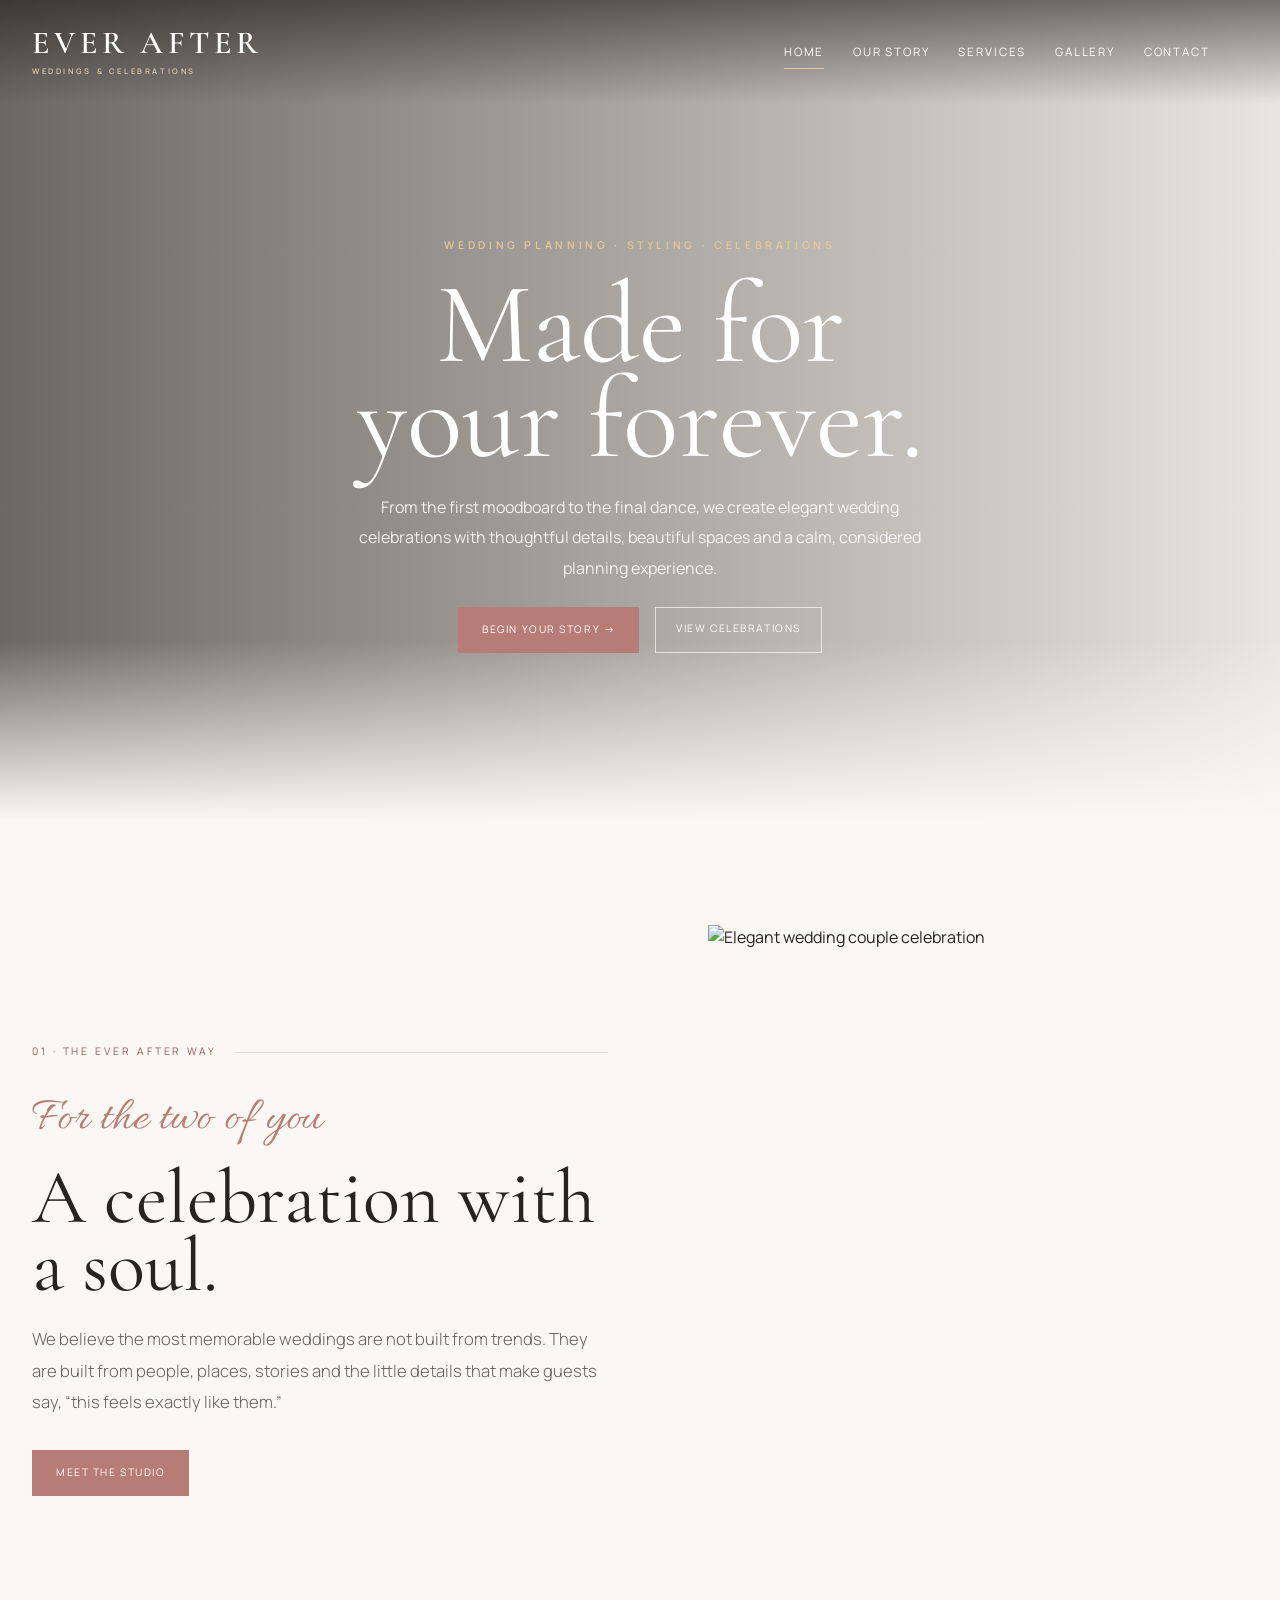
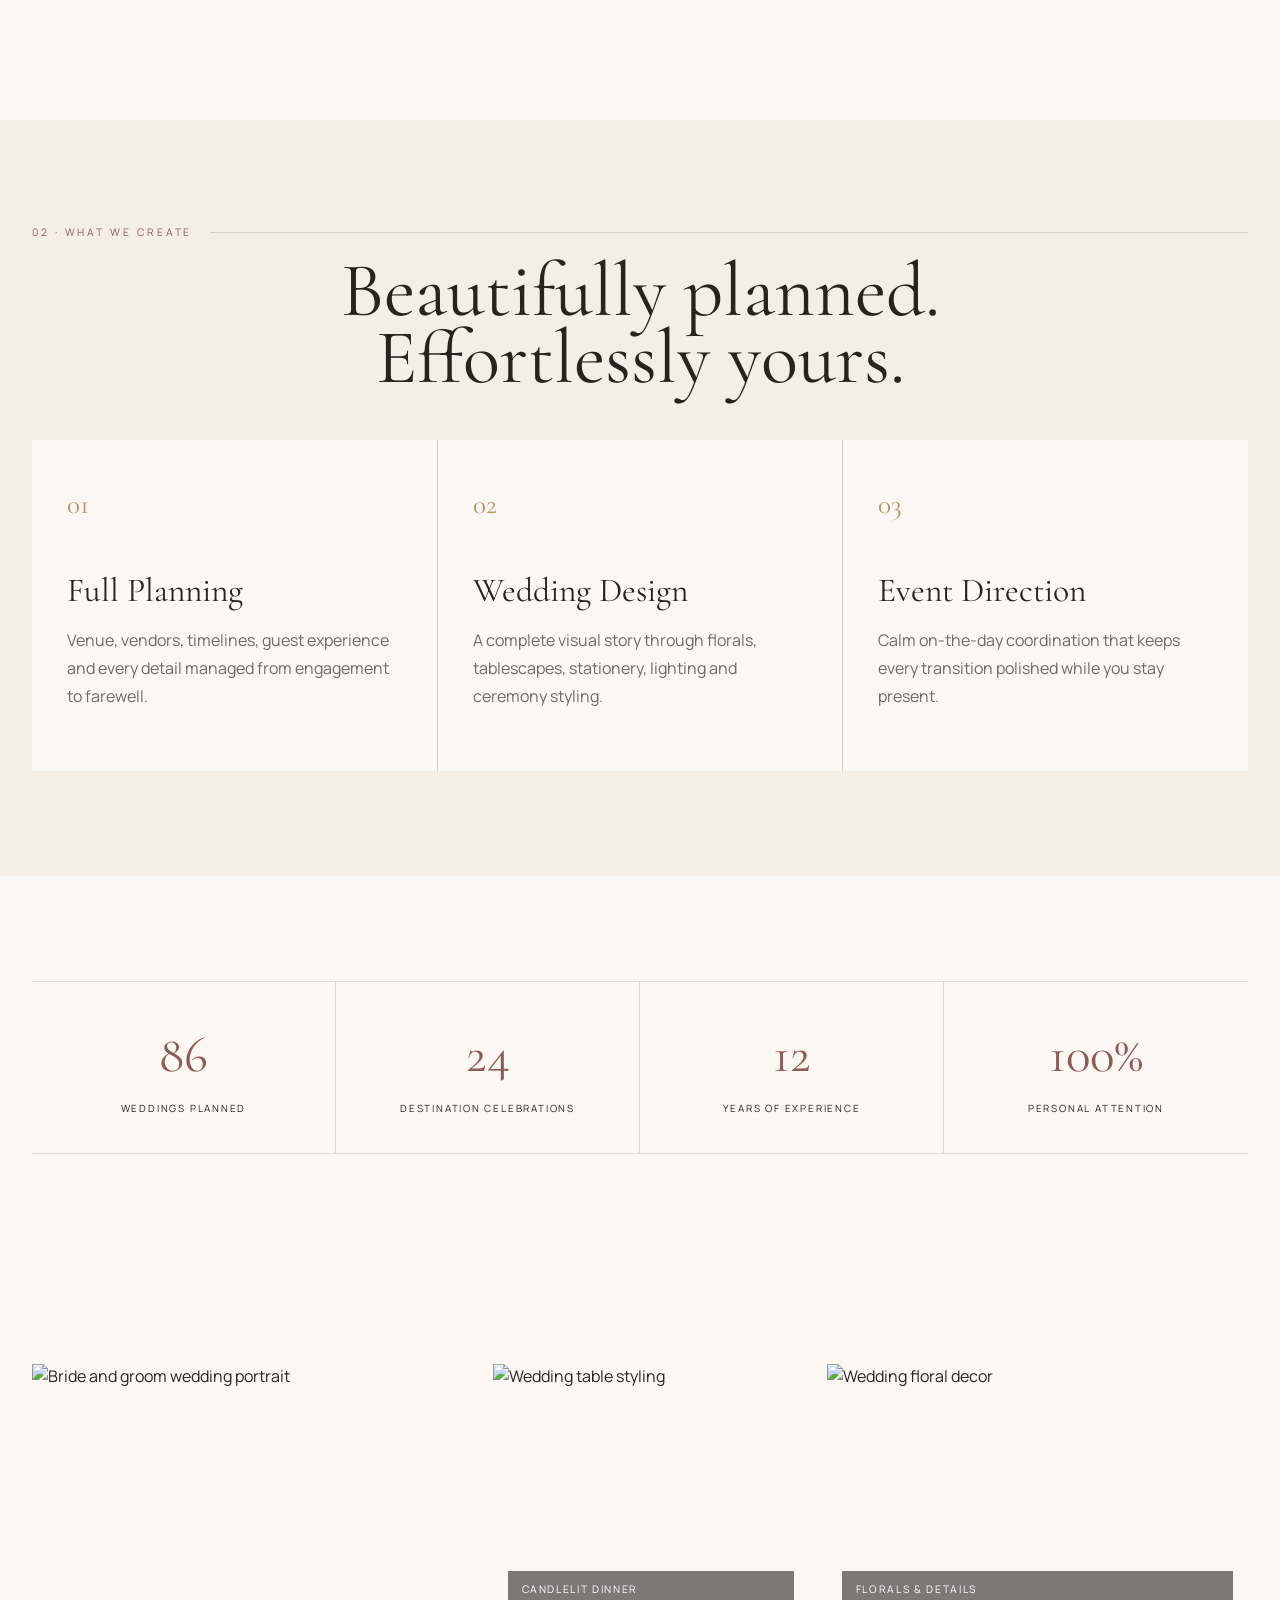
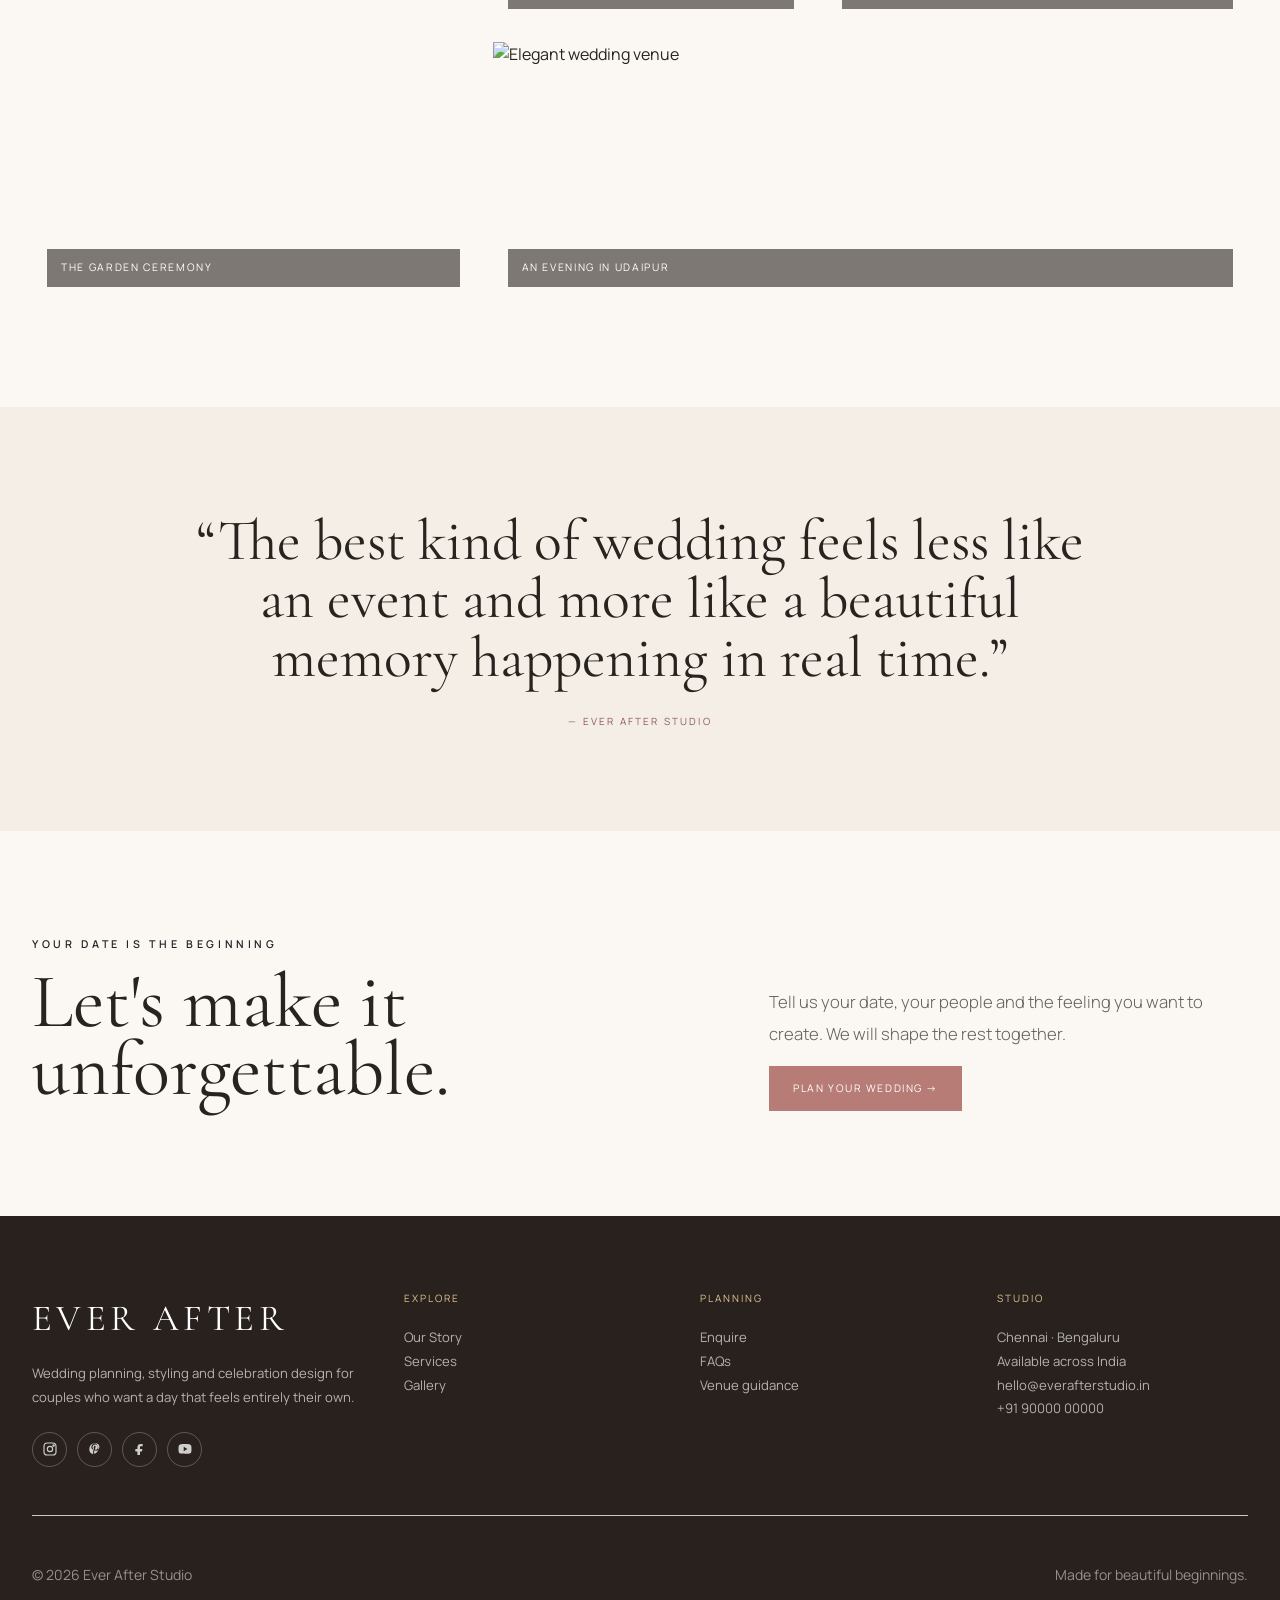
==== index.html @ dfcfaeea "first commit" ====
<!doctype html><html lang="en"><head><meta charset="utf-8"><meta name="viewport" content="width=device-width, initial-scale=1"><title>Ever After | Luxury Wedding Planning & Marriage Events</title><meta name="description" content="Elegant wedding planning, styling and marriage event services for memorable celebrations."><meta name="keywords" content="wedding planner, wedding events, marriage event planner, wedding decor, wedding photography, wedding celebration"><link rel="icon" href="favicon.svg" type="image/svg+xml"><link rel="preconnect" href="https://fonts.googleapis.com"><link rel="preconnect" href="https://fonts.gstatic.com" crossorigin><link href="https://fonts.googleapis.com/css2?family=Allura&family=Cormorant+Garamond:wght@300;400;500;600&family=Manrope:wght@400;500;600;700&display=swap" rel="stylesheet"><link href="https://cdn.jsdelivr.net/npm/bootstrap@5.3.3/dist/css/bootstrap.min.css" rel="stylesheet"><link rel="stylesheet" href="assets/css/style.css"></head><body><nav class="navbar navbar-expand-lg"><div class="container"><a class="navbar-brand brand" href="index.html">EVER AFTER<small>WEDDINGS & CELEBRATIONS</small></a><button class="navbar-toggler" type="button" data-bs-toggle="collapse" data-bs-target="#mainNav" aria-controls="mainNav" aria-expanded="false"><span class="navbar-toggler-icon"></span></button><div class="collapse navbar-collapse justify-content-end" id="mainNav"><ul class="navbar-nav align-items-lg-center me-lg-4"><li class="nav-item"><a class="nav-link active" href="index.html">Home</a></li><li class="nav-item"><a class="nav-link " href="story.html">Our Story</a></li><li class="nav-item"><a class="nav-link " href="services.html">Services</a></li><li class="nav-item"><a class="nav-link " href="gallery.html">Gallery</a></li><li class="nav-item"><a class="nav-link " href="contact.html">Contact</a></li></ul></div></div></nav><header class="hero"><div class="container hero-content text-center"><div class="eyebrow">Wedding planning · styling · celebrations</div><h1>Made for<br>your forever.</h1><p>From the first moodboard to the final dance, we create elegant wedding celebrations with thoughtful details, beautiful spaces and a calm, considered planning experience.</p><div class="d-flex flex-wrap gap-3 mt-4 justify-content-center"><a class="btn-wedding" href="contact.html">Begin Your Story →</a><a class="btn-lightline" href="gallery.html">View Celebrations</a></div></div></header>
<section class="section"><div class="container"><div class="story-grid"><div class="story-copy reveal"><div class="rule-title">01 · The Ever After way</div><div class="script mt-4">For the two of you</div><h2 class="display mt-2">A celebration with a soul.</h2><p class="lead mt-4">We believe the most memorable weddings are not built from trends. They are built from people, places, stories and the little details that make guests say, “this feels exactly like them.”</p><a class="btn-wedding mt-3" href="story.html">Meet the Studio</a></div><img class="story-image reveal" src="https://images.unsplash.com/photo-1511285560929-80b456fea0bc?auto=format&fit=crop&w=1400&q=90" alt="Elegant wedding couple celebration"></div></div></section>
<section class="section paper"><div class="container"><div class="text-center mb-5 reveal"><div class="rule-title justify-content-center">02 · What we create</div><h2 class="display mt-3">Beautifully planned.<br>Effortlessly yours.</h2></div><div class="services-grid"><div class="service reveal"><div class="service-no">01</div><h3>Full Planning</h3><p>Venue, vendors, timelines, guest experience and every detail managed from engagement to farewell.</p></div><div class="service reveal"><div class="service-no">02</div><h3>Wedding Design</h3><p>A complete visual story through florals, tablescapes, stationery, lighting and ceremony styling.</p></div><div class="service reveal"><div class="service-no">03</div><h3>Event Direction</h3><p>Calm on-the-day coordination that keeps every transition polished while you stay present.</p></div></div></div></section>
<section class="section"><div class="container"><div class="stats reveal"><div class="stat"><strong>86</strong><span>Weddings planned</span></div><div class="stat"><strong>24</strong><span>Destination celebrations</span></div><div class="stat"><strong>12</strong><span>Years of experience</span></div><div class="stat"><strong>100%</strong><span>Personal attention</span></div></div></div></section>
<section class="section"><div class="container"><div class="gallery-grid"><div class="gallery-item reveal"><img src="https://images.unsplash.com/photo-1519741497674-611481863552?auto=format&fit=crop&w=1200&q=88" alt="Bride and groom wedding portrait"><div class="gallery-overlay">The Garden Ceremony</div></div><div class="gallery-item reveal"><img src="https://images.unsplash.com/photo-1519225421980-715cb0215aed?auto=format&fit=crop&w=900&q=88" alt="Wedding table styling"><div class="gallery-overlay">Candlelit Dinner</div></div><div class="gallery-item reveal"><img src="https://images.unsplash.com/photo-1464366400600-7168b8af9bc3?auto=format&fit=crop&w=900&q=88" alt="Wedding floral decor"><div class="gallery-overlay">Florals & Details</div></div><div class="gallery-item reveal"><img src="https://images.unsplash.com/photo-1507504031003-b417219a0fde?auto=format&fit=crop&w=1300&q=88" alt="Elegant wedding venue"><div class="gallery-overlay">An Evening in Udaipur</div></div></div></div></section>
<section class="section paper"><div class="container"><div class="quote reveal">“The best kind of wedding feels less like an event and more like a beautiful memory happening in real time.”<small>— Ever After Studio</small></div></div></section>
<section class="section"><div class="container"><div class="row align-items-end g-5 reveal"><div class="col-lg-7"><div class="eyebrow text-dark">Your date is the beginning</div><h2 class="display mt-3">Let's make it unforgettable.</h2></div><div class="col-lg-5"><p class="lead">Tell us your date, your people and the feeling you want to create. We will shape the rest together.</p><a class="btn-wedding" href="contact.html">Plan Your Wedding →</a></div></div></div></section><footer class="footer"><div class="container"><div class="footer-grid"><div><div class="footer-brand">EVER AFTER</div><p class="mt-3">Wedding planning, styling and celebration design for couples who want a day that feels entirely their own.</p><div class="socials" aria-label="Social media">
<a href="#" aria-label="Instagram" title="Instagram"><svg viewBox="0 0 24 24" aria-hidden="true"><rect x="3" y="3" width="18" height="18" rx="5"></rect><circle cx="12" cy="12" r="4"></circle><circle cx="17.4" cy="6.6" r="1"></circle></svg></a>
<a href="#" aria-label="Pinterest" title="Pinterest"><svg viewBox="0 0 24 24" aria-hidden="true"><path d="M12 3.5a8.5 8.5 0 0 0-3.1 16.42c-.08-1.4-.01-3.07.35-4.5l1.1-4.66s-.28-.56-.28-1.39c0-1.3.75-2.27 1.68-2.27.79 0 1.17.59 1.17 1.3 0 .79-.5 1.97-.76 3.06-.22.92.46 1.67 1.37 1.67 1.65 0 2.76-1.74 2.76-4.25 0-2.22-1.6-3.77-3.88-3.77-2.64 0-4.19 1.98-4.19 4.02 0 .8.31 1.66.69 2.13.08.1.09.19.07.29l-.26 1.07c-.04.17-.14.21-.32.13-1.19-.55-1.93-2.28-1.93-3.68 0-3 2.18-5.76 6.28-5.76 3.3 0 5.86 2.35 5.86 5.49 0 3.28-2.07 5.92-4.94 5.92-0.96 0-1.87-.5-2.18-1.09l-.59 2.25c-.21.82-.77 1.84-1.15 2.46.86.26 1.76.4 2.69.4A8.5 8.5 0 0 0 12 3.5Z"></path></svg></a>
<a href="#" aria-label="Facebook" title="Facebook"><svg viewBox="0 0 24 24" aria-hidden="true"><path d="M14 8h2V4.5c-.35-.05-1.55-.15-2.95-.15-2.92 0-4.92 1.78-4.92 5.05V12H5v3.9h3.13V21h3.84v-5.1H15l.46-3.9h-3.49V9.65c0-1.13.3-1.65 2.03-1.65Z"></path></svg></a>
<a href="#" aria-label="YouTube" title="YouTube"><svg viewBox="0 0 24 24" aria-hidden="true"><path d="M21.3 7.05a2.8 2.8 0 0 0-1.97-1.98C17.59 4.6 12 4.6 12 4.6s-5.59 0-7.33.47A2.8 2.8 0 0 0 2.7 7.05C2.23 8.79 2.23 12 2.23 12s0 3.21.47 4.95a2.8 2.8 0 0 0 1.97 1.98c1.74.47 7.33.47 7.33.47s5.59 0 7.33-.47a2.8 2.8 0 0 0 1.97-1.98c.47-1.74.47-4.95.47-4.95s0-3.21-.47-4.95ZM10.1 15.2V8.8l5.5 3.2-5.5 3.2Z"></path></svg></a>
</div></div><div><div class="footer-title">Explore</div><p><a href="story.html">Our Story</a><br><a href="services.html">Services</a><br><a href="gallery.html">Gallery</a></p></div><div><div class="footer-title">Planning</div><p><a href="contact.html">Enquire</a><br><a href="contact.html#faq">FAQs</a><br><a href="contact.html#venue">Venue guidance</a></p></div><div><div class="footer-title">Studio</div><p>Chennai · Bengaluru<br>Available across India<br>hello@everafterstudio.in<br>+91 90000 00000</p></div></div><div class="pt-5 mt-5 border-top border-secondary-subtle d-flex justify-content-between small text-white-50"><span>© <span data-year></span> Ever After Studio</span><span>Made for beautiful beginnings.</span></div></div></footer>
<button class="scroll-top" type="button" aria-label="Scroll to top" title="Back to top">
<svg viewBox="0 0 24 24" aria-hidden="true"><path d="m6 14 6-6 6 6"></path></svg>
</button><script src="https://cdn.jsdelivr.net/npm/bootstrap@5.3.3/dist/js/bootstrap.bundle.min.js"></script><script src="assets/js/main.js"></script></body></html>
---- assets/css/style.css ----
:root {
  --ivory: #fbf8f3;
  --paper: #f4eee7;
  --ink: #28231f;
  --rose: #b77c76;
  --rose-dark: #8d5b57;
  --gold: #b49360;
  --line: rgba(40, 35, 31, .15);
  --white: #fff;
  --serif: "Cormorant Garamond", Georgia, serif;
  --sans: "Manrope", Arial, sans-serif;
}

* {
  box-sizing: border-box
}

html {
  scroll-behavior: smooth
}

body {
  margin: 0;
  background: var(--ivory);
  color: var(--ink);
  font-family: var(--sans);
  overflow-x: hidden
}

img {
  max-width: 100%;
  display: block
}

a {
  text-decoration: none;
  color: inherit
}

.section {
  padding: 105px 0
}

.paper {
  background: var(--paper)
}

.container {
  max-width: 1240px
}

.navbar {
  position: absolute;
  top: 0;
  left: 0;
  right: 0;
  z-index: 50;
  padding: 25px 0;
  background: linear-gradient(to bottom, rgba(22, 18, 16, .55), transparent);
  transition: .35s
}

.navbar.scrolled {
  position: fixed;
  background: rgba(35, 28, 25, .96);
  padding: 15px 0;
  box-shadow: 0 8px 30px rgba(0, 0, 0, .12)
}

.brand {
  font-family: var(--serif);
  font-size: 2rem;
  letter-spacing: .14em;
  color: #fff;
  font-weight: 600;
  line-height: .8
}

.brand small {
  display: block;
  font-family: var(--sans);
  font-size: .48rem;
  letter-spacing: .34em;
  color: #e6c99d;
  margin-top: 12px
}

.nav-link {
  font-size: .72rem;
  letter-spacing: .16em;
  text-transform: uppercase;
  color: #fff !important;
  padding: .7rem .9rem !important;
  position: relative
}

.nav-link:after {
  content: "";
  position: absolute;
  left: 50%;
  bottom: 3px;
  width: 0;
  height: 1px;
  background: #e6c99d;
  transition: .3s;
  transform: translateX(-50%)
}

.nav-link:hover:after,
.nav-link.active:after {
  width: 58%
}

.navbar-toggler {
  border: 1px solid rgba(255, 255, 255, .55) !important;
  padding: 8px 10px
}

.navbar-toggler-icon {
  filter: invert(1)
}

.btn-wedding {
  display: inline-flex;
  align-items: center;
  justify-content: center;
  gap: 9px;
  background: var(--rose);
  color: #fff;
  border: 1px solid var(--rose);
  padding: 14px 23px;
  text-transform: uppercase;
  letter-spacing: .15em;
  font-size: .65rem;
  transition: .3s
}

.btn-wedding:hover {
  background: transparent;
  color: var(--rose);
  border-color: var(--rose)
}

.btn-lightline {
  display: inline-flex;
  padding: 13px 20px;
  border: 1px solid rgba(255, 255, 255, .65);
  color: #fff;
  text-transform: uppercase;
  letter-spacing: .15em;
  font-size: .65rem
}

.hero {
  min-height: 820px;
  position: relative;
  background: linear-gradient(90deg, rgba(20, 14, 13, .62), rgba(20, 14, 13, .08)), url("https://images.unsplash.com/photo-1519741497674-611481863552?auto=format&fit=crop&w=2200&q=90") center/cover;
  display: flex;
  align-items: center;
  color: #fff
}

.hero:after {
  content: "";
  position: absolute;
  inset: auto 0 0;
  height: 180px;
  background: linear-gradient(transparent, var(--ivory))
}

.hero-content {
  position: relative;
  z-index: 2;
  max-width: 100%;
  padding-top: 70px;
  margin: 0 auto;
  text-align: center
}

.eyebrow {
  font-size: .67rem;
  letter-spacing: .34em;
  text-transform: uppercase;
  color: #e4c895;
  font-weight: 600
}

.hero h1 {
  font-family: var(--serif);
  font-size: clamp(4.6rem, 9vw, 9.3rem);
  font-weight: 400;
  line-height: .82;
  margin: 25px 0
}

.hero p {
  max-width: 600px;
  font-size: 1rem;
  line-height: 1.9;
  color: rgba(255, 255, 255, .86);
  margin: 0 auto
}

.script {
  font-family: "Allura", cursive;
  font-size: 3rem;
  color: var(--rose)
}

.display {
  font-family: var(--serif);
  font-weight: 400;
  font-size: clamp(3.2rem, 6vw, 6.3rem);
  line-height: .88
}

.lead {
  font-size: 1.04rem;
  line-height: 1.9;
  color: #665e58
}

.story-grid {
  display: grid;
  grid-template-columns: 1.05fr .95fr;
  gap: 80px;
  align-items: center
}

.story-image {
  height: 690px;
  object-fit: cover
}

.story-copy {
  padding-right: 20px
}

.rule-title {
  display: flex;
  align-items: center;
  gap: 18px;
  font-size: .65rem;
  letter-spacing: .28em;
  text-transform: uppercase;
  color: var(--rose-dark)
}

.rule-title:after {
  content: "";
  height: 1px;
  background: var(--line);
  flex: 1
}

.stats {
  display: grid;
  grid-template-columns: repeat(4, 1fr);
  border-top: 1px solid var(--line);
  border-bottom: 1px solid var(--line)
}

.stat {
  padding: 35px 20px;
  border-right: 1px solid var(--line);
  text-align: center
}

.stat:last-child {
  border-right: 0
}

.stat strong {
  display: block;
  font-family: var(--serif);
  font-size: 3.2rem;
  font-weight: 400;
  color: var(--rose-dark)
}

.stat span {
  font-size: .62rem;
  letter-spacing: .18em;
  text-transform: uppercase
}

.services-grid {
  display: grid;
  grid-template-columns: repeat(3, 1fr);
  gap: 1px;
  background: var(--line)
}

.service {
  background: var(--ivory);
  padding: 45px 35px;
  min-height: 310px;
  transition: .35s
}

.service:hover {
  background: #fff;
  transform: translateY(-5px)
}

.service-no {
  font-family: var(--serif);
  font-size: 1.7rem;
  color: var(--gold)
}

.service h3 {
  font-family: var(--serif);
  font-size: 2.1rem;
  font-weight: 400;
  margin: 45px 0 15px
}

.service p {
  line-height: 1.75;
  color: #706863
}

.gallery-grid {
  display: grid;
  grid-template-columns: 1.05fr .75fr 1fr;
  grid-auto-rows: 260px;
  gap: 18px
}

.gallery-item {
  position: relative;
  overflow: hidden
}

.gallery-item:nth-child(1) {
  grid-row: span 2
}

.gallery-item:nth-child(4) {
  grid-column: span 2
}

.gallery-item img {
  width: 100%;
  height: 100%;
  object-fit: cover;
  transition: .7s
}

.gallery-item:hover img {
  transform: scale(1.06)
}

.gallery-overlay {
  position: absolute;
  inset: auto 15px 15px;
  color: #fff;
  font-size: .65rem;
  letter-spacing: .16em;
  text-transform: uppercase;
  background: rgba(24, 18, 16, .55);
  padding: 11px 14px
}

.quote {
  font-family: var(--serif);
  font-size: clamp(2.5rem, 4.5vw, 4.7rem);
  line-height: 1.02;
  text-align: center;
  max-width: 920px;
  margin: auto
}

.quote small {
  display: block;
  font-family: var(--sans);
  font-size: .62rem;
  letter-spacing: .22em;
  text-transform: uppercase;
  color: var(--rose-dark);
  margin-top: 28px
}

.page-hero {
  min-height: 560px;
  display: flex;
  align-items: end;
  padding-bottom: 75px;
  color: #fff;
  background: linear-gradient(90deg, rgba(24, 17, 15, .68), rgba(24, 17, 15, .1)), center/cover
}

.page-hero h1 {
  font-family: var(--serif);
  font-size: clamp(4rem, 8vw, 8rem);
  font-weight: 400;
  line-height: .8;
  margin: 18px 0 0
}

.story-hero {
  background-image: linear-gradient(90deg, rgba(24, 17, 15, .68), rgba(24, 17, 15, .1)), url("https://images.unsplash.com/photo-1511285560929-80b456fea0bc?auto=format&fit=crop&w=2200&q=90")
}

.services-hero {
  background-image: linear-gradient(90deg, rgba(24, 17, 15, .68), rgba(24, 17, 15, .1)), url("https://images.unsplash.com/photo-1507504031003-b417219a0fde?auto=format&fit=crop&w=2200&q=90")
}

.gallery-hero {
  background-image: linear-gradient(90deg, rgba(24, 17, 15, .68), rgba(24, 17, 15, .1)), url("../img/gallery-hero.jpg")
}

.contact-hero {
  background-image: linear-gradient(90deg, rgba(24, 17, 15, .7), rgba(24, 17, 15, .15)), url("https://images.unsplash.com/photo-1519225421980-715cb0215aed?auto=format&fit=crop&w=2200&q=90")
}

.contact-grid {
  display: grid;
  grid-template-columns: .8fr 1.2fr;
  gap: 75px
}

.form-control,
.form-select {
  border: 0;
  border-bottom: 1px solid var(--line);
  border-radius: 0;
  background: transparent;
  padding: 16px 0;
  color: var(--ink);
  box-shadow: none !important
}

.form-control:focus,
.form-select:focus {
  border-color: var(--rose)
}

label {
  font-size: .62rem;
  letter-spacing: .18em;
  text-transform: uppercase;
  color: #776d66
}

footer {
  background: #28211e;
  color: #fff;
  padding: 75px 0 25px
}

.footer-grid {
  display: grid;
  grid-template-columns: 1.3fr 1fr 1fr 1fr;
  gap: 45px
}

.footer-brand {
  font-family: var(--serif);
  font-size: 2.3rem;
  letter-spacing: .12em
}

.footer-title {
  font-size: .63rem;
  letter-spacing: .2em;
  text-transform: uppercase;
  color: #e3c493;
  margin-bottom: 20px
}

.footer p,
.footer a {
  color: rgba(255, 255, 255, .65);
  font-size: .82rem;
  line-height: 1.8
}

.socials {
  display: flex;
  gap: 10px;
  margin-top: 22px
}

.socials a {
  width: 35px;
  height: 35px;
  border: 1px solid rgba(255, 255, 255, .25);
  display: grid;
  place-items: center;
  border-radius: 50%;
  transition: .3s
}

.socials a:hover {
  background: var(--rose);
  color: #fff;
  border-color: var(--rose)
}

.reveal {
  opacity: 0;
  transform: translateY(25px);
  transition: .8s ease
}

.reveal.show {
  opacity: 1;
  transform: none
}

.float-note {
  font-family: "Allura", cursive;
  font-size: 2rem;
  color: var(--rose);
  transform: rotate(-5deg);
  display: inline-block
}

@media(max-width:991.98px) {
  .navbar {
    padding: 18px 0
  }

  .navbar .navbar-collapse {
    background: rgba(40, 30, 27, .98);
    padding: 18px;
    margin-top: 12px
  }

  .navbar .navbar-nav {
    align-items: flex-start
  }

  .nav-link {
    padding: 12px 0 !important
  }

  .navbar .btn-wedding {
    margin-top: 10px;
    width: 100%
  }

  .hero {
    min-height: 760px
  }

  .story-grid,
  .contact-grid {
    grid-template-columns: 1fr;
    gap: 45px
  }

  .story-image {
    height: 520px
  }

  .services-grid {
    grid-template-columns: 1fr 1fr;
    gap: 1px;
    background: var(--line)
  }

  .services-grid .service:last-child:nth-child(odd) {
    grid-column: 1/-1;
    max-width: 50%;
    margin: 0 auto;
    background: var(--ivory)
  }

  .footer-grid {
    grid-template-columns: 1fr 1fr
  }

  .gallery-grid {
    grid-template-columns: 1fr 1fr;
    grid-auto-rows: 250px
  }

  .gallery-item:nth-child(1) {
    grid-row: span 1
  }

  .gallery-item:nth-child(4) {
    grid-column: span 1
  }

  .stats {
    grid-template-columns: 1fr 1fr
  }

  .stat:nth-child(2) {
    border-right: 0
  }

  .stat {
    border-bottom: 1px solid var(--line)
  }
}

@media(max-width:575.98px) {
  .section {
    padding: 75px 0
  }

  .hero {
    min-height: 720px
  }

  .hero h1 {
    font-size: 4.3rem
  }

  .story-image {
    height: 430px
  }

  .services-grid {
    grid-template-columns: 1fr !important;
    background: transparent
  }

  .services-grid .service {
    width: 100% !important;
    max-width: 100% !important;
    margin: 0 !important;
    border-bottom: 1px solid var(--line)
  }

  .services-grid .service:last-child:nth-child(odd) {
    grid-column: auto;
    max-width: 100%;
    background: var(--ivory)
  }

  .gallery-grid {
    grid-template-columns: 1fr;
    grid-auto-rows: 300px
  }

  .footer-grid {
    grid-template-columns: 1fr
  }

  .stats {
    grid-template-columns: 1fr
  }

  .stat {
    border-right: 0
  }

  .stat:last-child {
    border-bottom: 0
  }

  .page-hero {
    min-height: 500px
  }

  .brand {
    font-size: 1.65rem
  }
}

/* Gallery hero enhancement */
.gallery-hero {
  min-height: 620px;
  position: relative;
  background-position: center center !important;
  background-size: cover !important
}

.gallery-hero::after {
  content: "";
  position: absolute;
  inset: 0;
  background: linear-gradient(90deg, rgba(24, 17, 15, .72), rgba(24, 17, 15, .12) 65%, rgba(24, 17, 15, .05));
  pointer-events: none
}

.gallery-hero .container {
  position: relative;
  z-index: 2
}

/* Footer social icons */
.socials a {
  color: rgba(255, 255, 255, .78);
  text-decoration: none
}

.socials svg {
  width: 16px;
  height: 16px;
  fill: none;
  stroke: currentColor;
  stroke-width: 1.7;
  stroke-linecap: round;
  stroke-linejoin: round
}

.socials a:nth-child(2) svg,
.socials a:nth-child(3) svg,
.socials a:nth-child(4) svg {
  fill: currentColor;
  stroke: none
}

.socials a:hover {
  transform: translateY(-3px);
  color: #fff
}

/* Scroll to top */
.scroll-top {
  position: fixed;
  right: 24px;
  bottom: 24px;
  width: 46px;
  height: 46px;
  border: 1px solid rgba(255, 255, 255, .28);
  border-radius: 50%;
  background: #28211e;
  color: #fff;
  display: grid;
  place-items: center;
  opacity: 0;
  visibility: hidden;
  transform: translateY(12px);
  transition: .3s;
  z-index: 999;
  cursor: pointer;
  box-shadow: 0 10px 28px rgba(0, 0, 0, .18)
}

.scroll-top.show {
  opacity: 1;
  visibility: visible;
  transform: translateY(0)
}

.scroll-top:hover {
  background: var(--rose);
  border-color: var(--rose);
  transform: translateY(-3px)
}

.scroll-top svg {
  width: 18px;
  height: 18px;
  fill: none;
  stroke: currentColor;
  stroke-width: 1.8;
  stroke-linecap: round;
  stroke-linejoin: round
}

@media(max-width:575.98px) {
  .scroll-top {
    right: 16px;
    bottom: 16px;
    width: 42px;
    height: 42px
  }
}

/* Google Map Section */
.map-wrapper {
  border-radius: 4px;
  overflow: hidden;
  box-shadow: 0 20px 60px rgba(0, 0, 0, .10);
}

.map-wrapper iframe {
  display: block;
  filter: grayscale(20%) contrast(1.05);
  transition: .4s
}

.map-wrapper:hover iframe {
  filter: grayscale(0%) contrast(1)
}
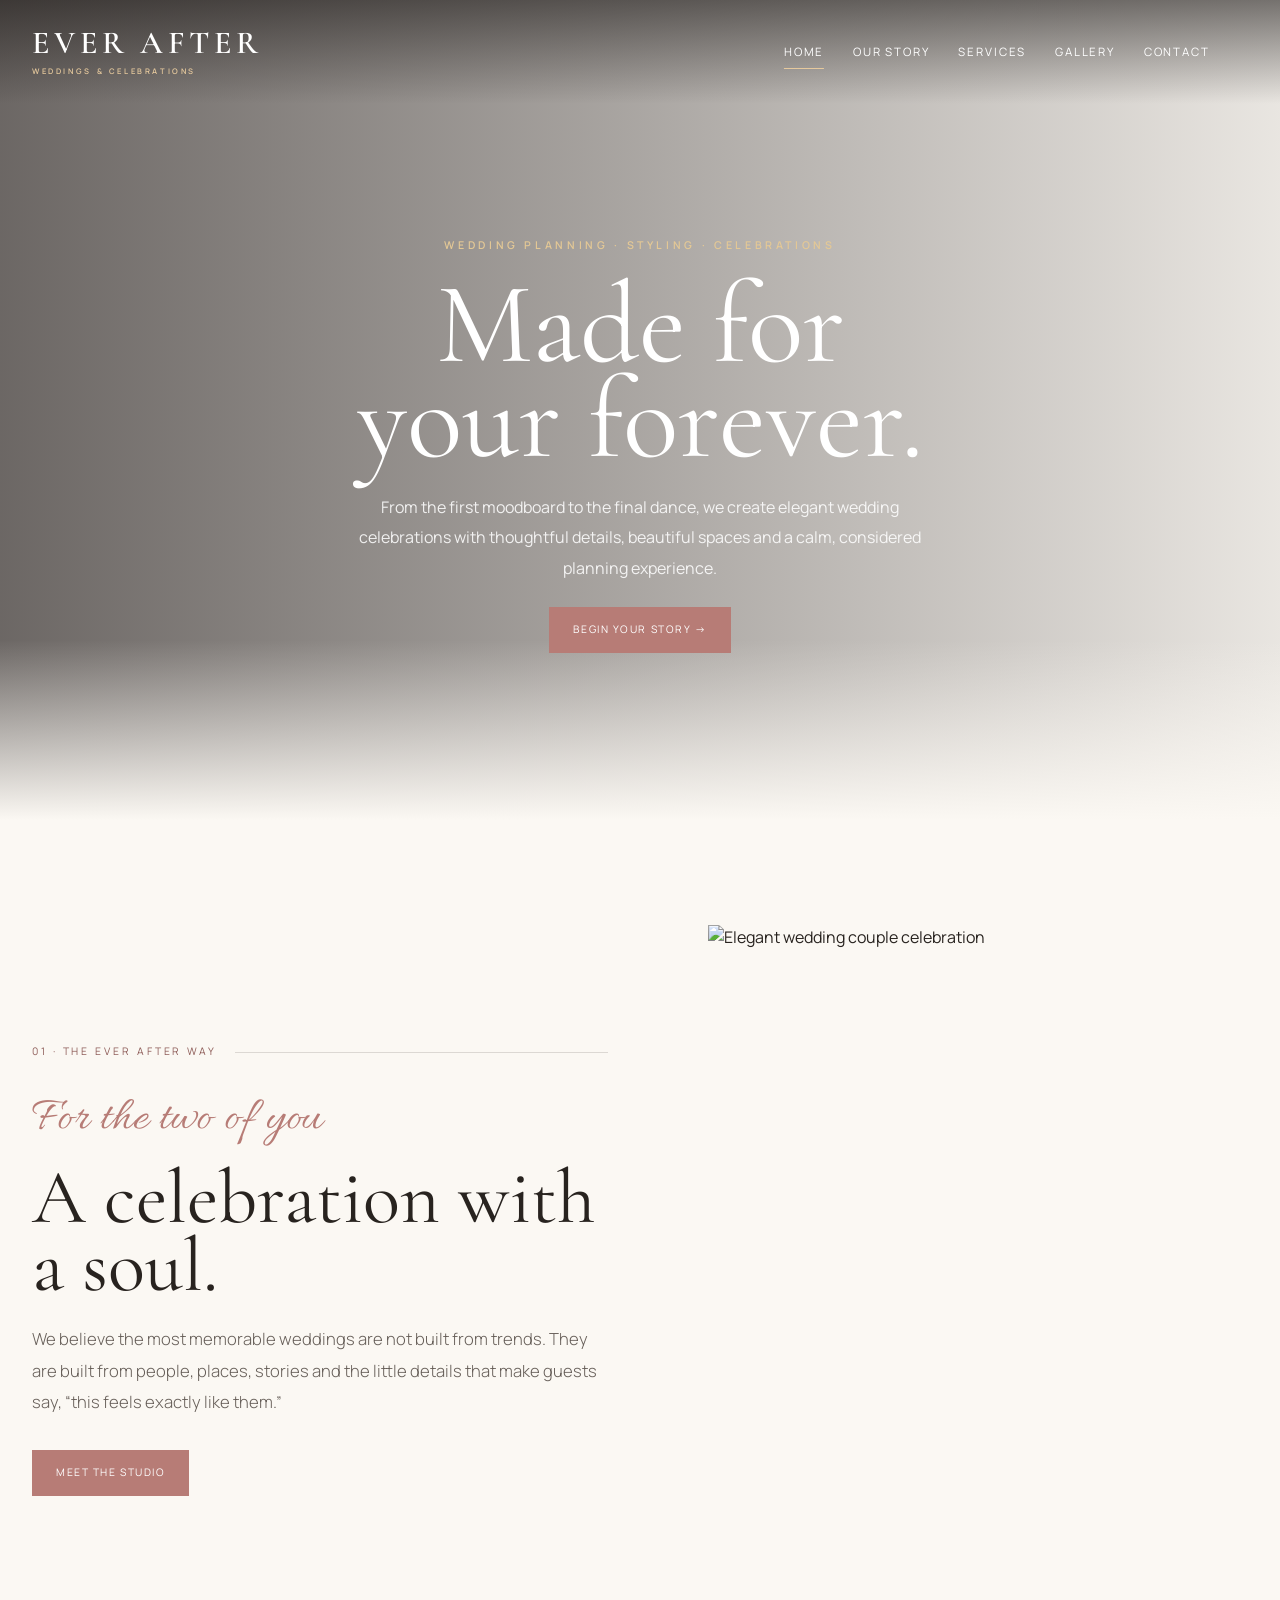
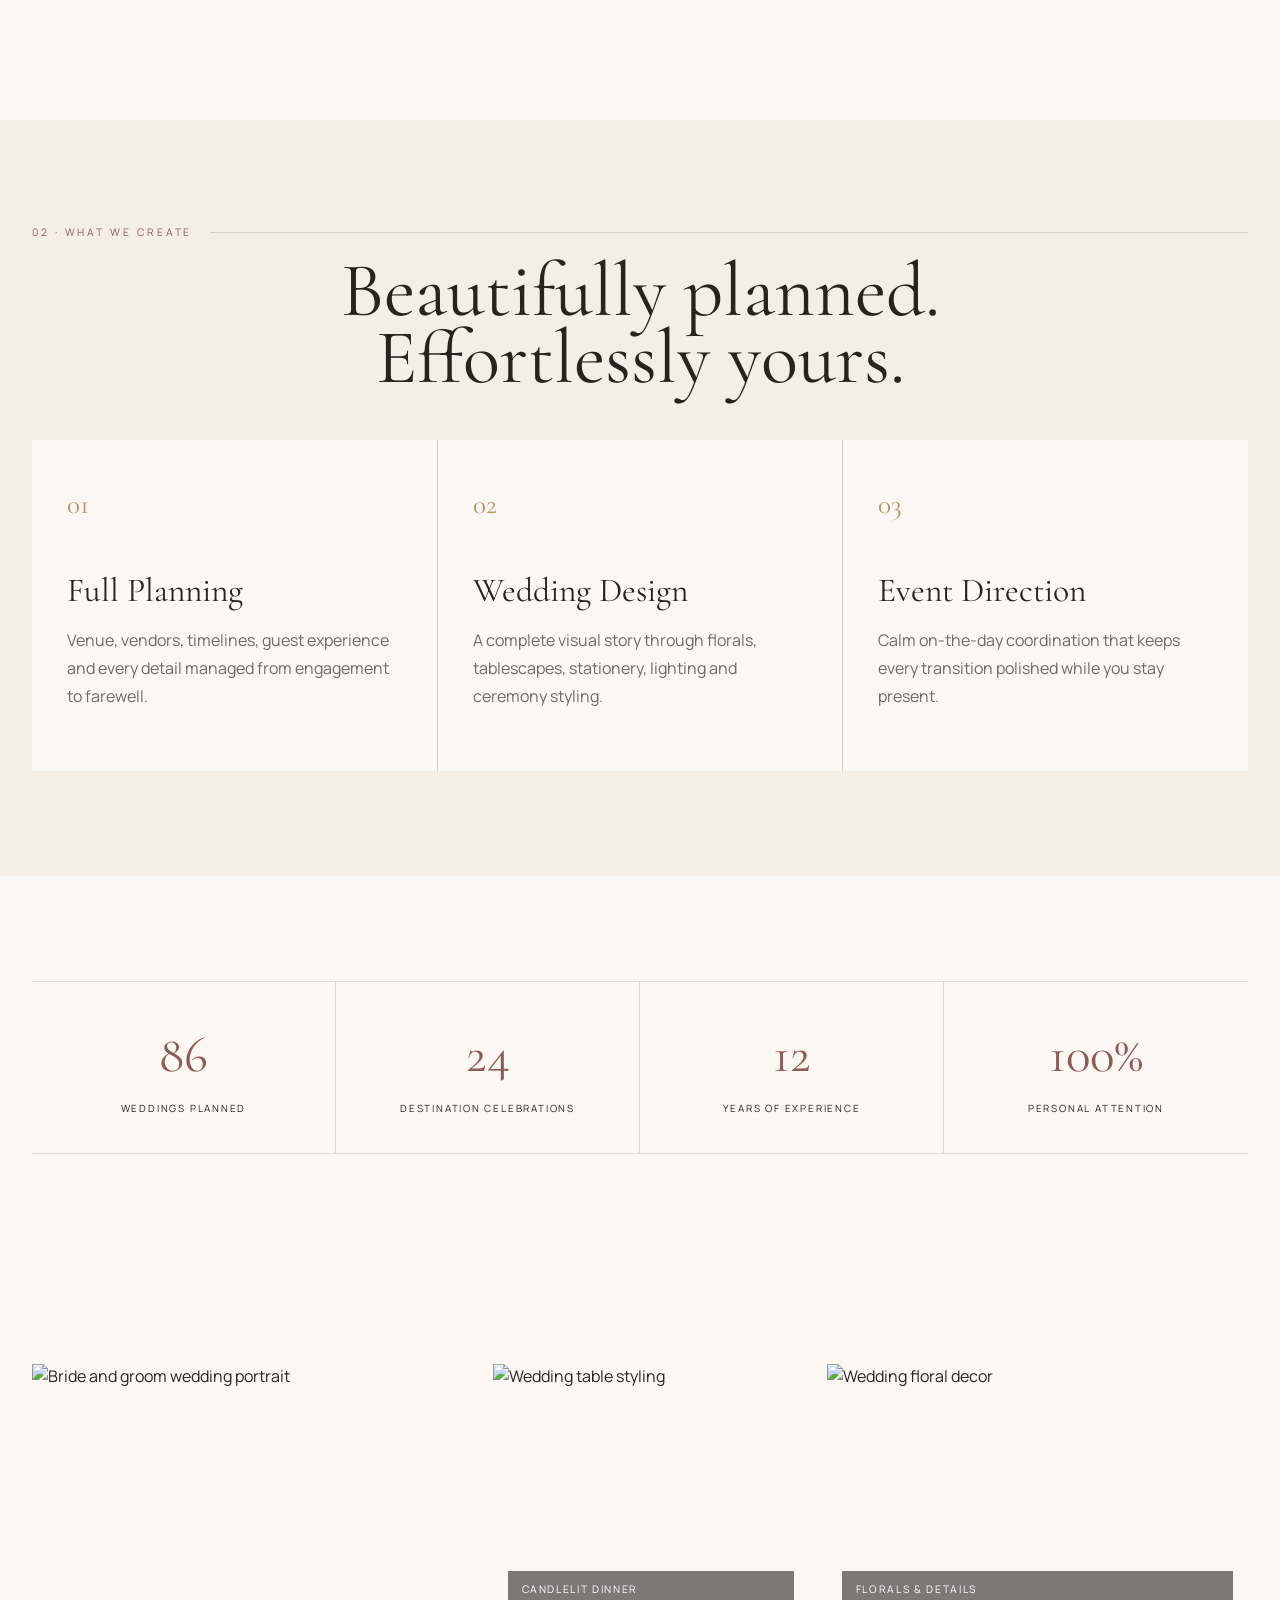
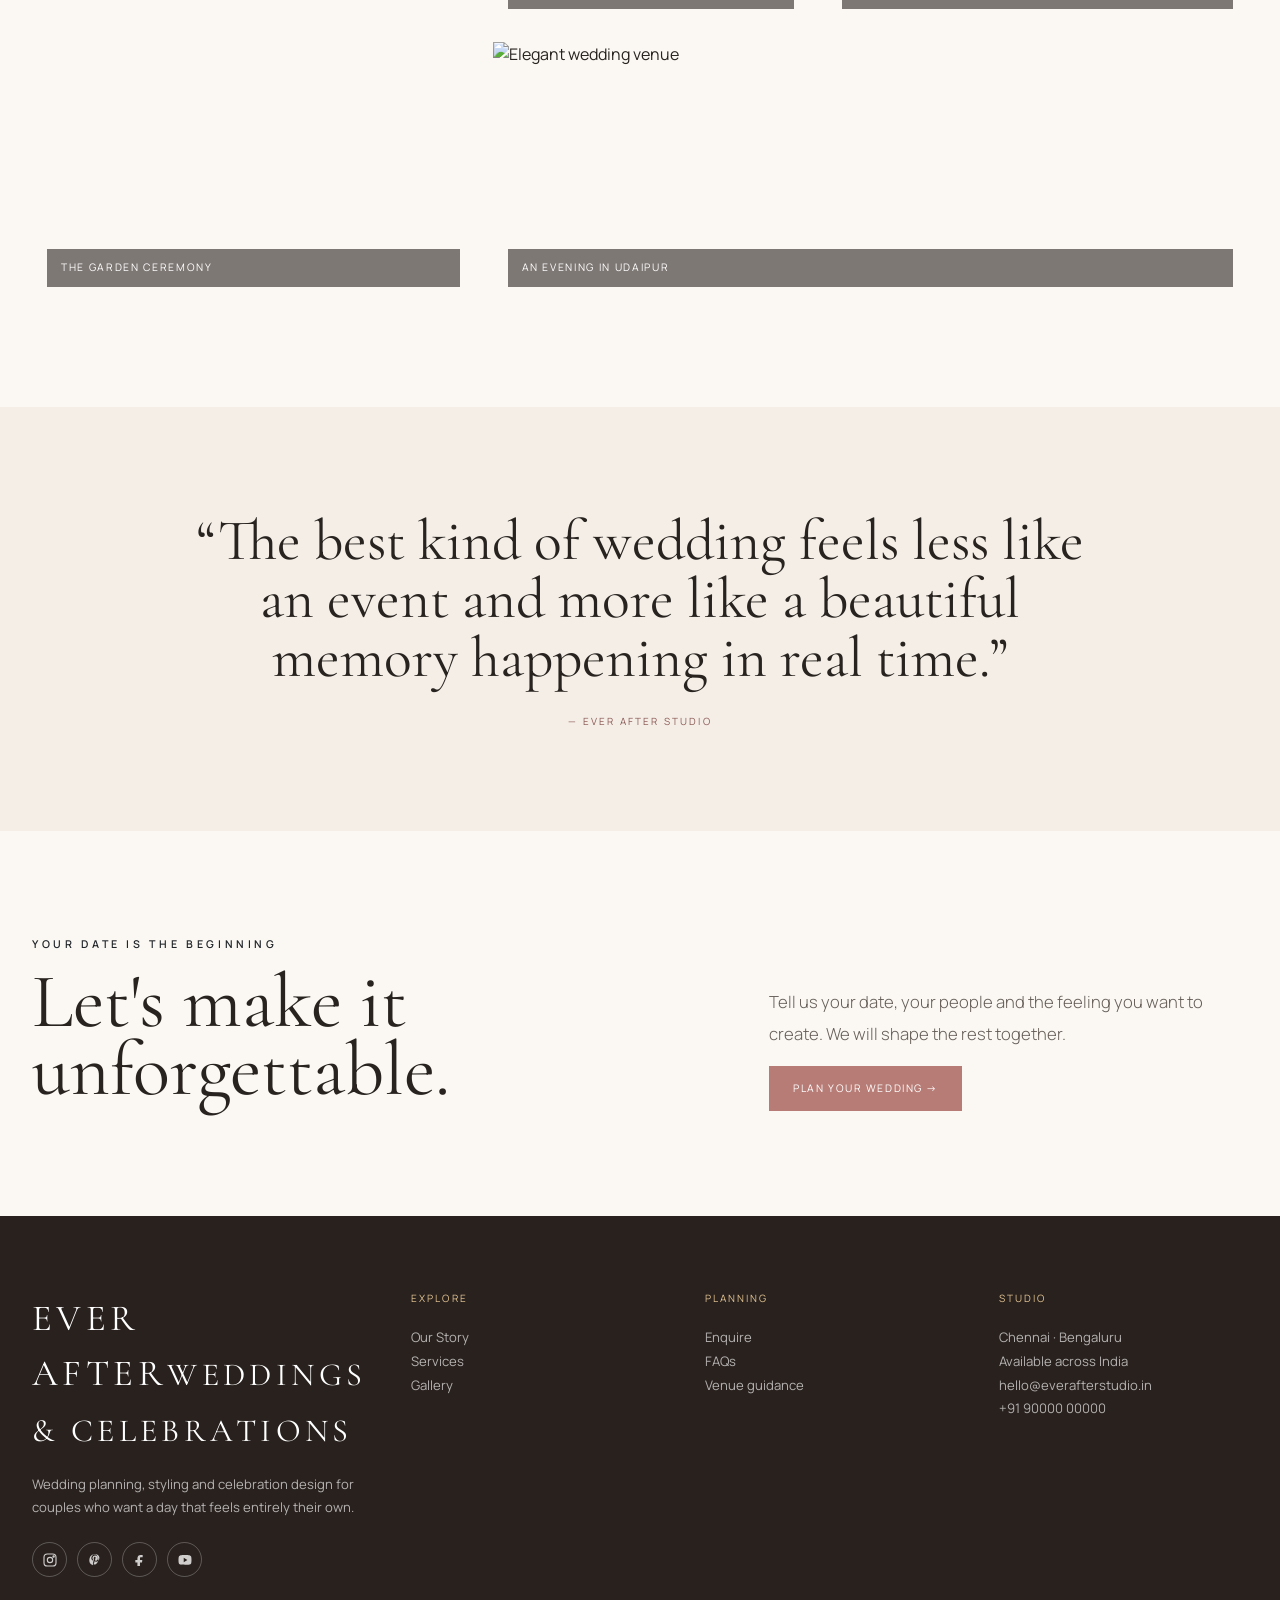
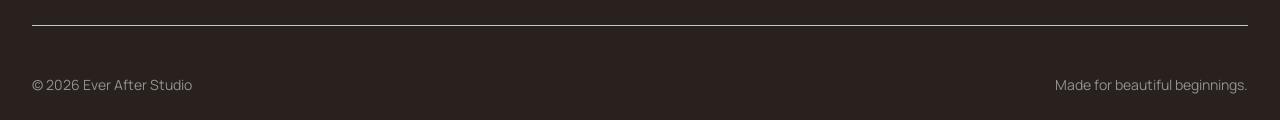
==== commit 89970460: "corrections" ====
--- a/index.html
+++ b/index.html
@@ -1,10 +1,10 @@
-<!doctype html><html lang="en"><head><meta charset="utf-8"><meta name="viewport" content="width=device-width, initial-scale=1"><title>Ever After | Luxury Wedding Planning & Marriage Events</title><meta name="description" content="Elegant wedding planning, styling and marriage event services for memorable celebrations."><meta name="keywords" content="wedding planner, wedding events, marriage event planner, wedding decor, wedding photography, wedding celebration"><link rel="icon" href="favicon.svg" type="image/svg+xml"><link rel="preconnect" href="https://fonts.googleapis.com"><link rel="preconnect" href="https://fonts.gstatic.com" crossorigin><link href="https://fonts.googleapis.com/css2?family=Allura&family=Cormorant+Garamond:wght@300;400;500;600&family=Manrope:wght@400;500;600;700&display=swap" rel="stylesheet"><link href="https://cdn.jsdelivr.net/npm/bootstrap@5.3.3/dist/css/bootstrap.min.css" rel="stylesheet"><link rel="stylesheet" href="assets/css/style.css"></head><body><nav class="navbar navbar-expand-lg"><div class="container"><a class="navbar-brand brand" href="index.html">EVER AFTER<small>WEDDINGS & CELEBRATIONS</small></a><button class="navbar-toggler" type="button" data-bs-toggle="collapse" data-bs-target="#mainNav" aria-controls="mainNav" aria-expanded="false"><span class="navbar-toggler-icon"></span></button><div class="collapse navbar-collapse justify-content-end" id="mainNav"><ul class="navbar-nav align-items-lg-center me-lg-4"><li class="nav-item"><a class="nav-link active" href="index.html">Home</a></li><li class="nav-item"><a class="nav-link " href="story.html">Our Story</a></li><li class="nav-item"><a class="nav-link " href="services.html">Services</a></li><li class="nav-item"><a class="nav-link " href="gallery.html">Gallery</a></li><li class="nav-item"><a class="nav-link " href="contact.html">Contact</a></li></ul></div></div></nav><header class="hero"><div class="container hero-content text-center"><div class="eyebrow">Wedding planning · styling · celebrations</div><h1>Made for<br>your forever.</h1><p>From the first moodboard to the final dance, we create elegant wedding celebrations with thoughtful details, beautiful spaces and a calm, considered planning experience.</p><div class="d-flex flex-wrap gap-3 mt-4 justify-content-center"><a class="btn-wedding" href="contact.html">Begin Your Story →</a><a class="btn-lightline" href="gallery.html">View Celebrations</a></div></div></header>
+<!doctype html><html lang="en"><head><meta charset="utf-8"><meta name="viewport" content="width=device-width, initial-scale=1"><title>Ever After | Luxury Wedding Planning & Marriage Events</title><meta name="description" content="Elegant wedding planning, styling and marriage event services for memorable celebrations."><meta name="keywords" content="wedding planner, wedding events, marriage event planner, wedding decor, wedding photography, wedding celebration"><link rel="icon" href="favicon.svg" type="image/svg+xml"><link rel="preconnect" href="https://fonts.googleapis.com"><link rel="preconnect" href="https://fonts.gstatic.com" crossorigin><link href="https://fonts.googleapis.com/css2?family=Allura&family=Cormorant+Garamond:wght@300;400;500;600&family=Manrope:wght@400;500;600;700&display=swap" rel="stylesheet"><link href="https://cdn.jsdelivr.net/npm/bootstrap@5.3.3/dist/css/bootstrap.min.css" rel="stylesheet"><link rel="stylesheet" href="assets/css/style.css"></head><body><nav class="navbar navbar-expand-lg"><div class="container"><a class="navbar-brand brand" href="index.html">EVER AFTER<small>WEDDINGS & CELEBRATIONS</small></a><button class="navbar-toggler" type="button" data-bs-toggle="collapse" data-bs-target="#mainNav" aria-controls="mainNav" aria-expanded="false"><span class="navbar-toggler-icon"></span></button><div class="collapse navbar-collapse justify-content-end" id="mainNav"><ul class="navbar-nav align-items-lg-center me-lg-4"><li class="nav-item"><a class="nav-link active" href="index.html">Home</a></li><li class="nav-item"><a class="nav-link " href="story.html">Our Story</a></li><li class="nav-item"><a class="nav-link " href="services.html">Services</a></li><li class="nav-item"><a class="nav-link " href="gallery.html">Gallery</a></li><li class="nav-item"><a class="nav-link " href="contact.html">Contact</a></li></ul></div></div></nav><header class="hero"><div class="container hero-content text-center"><div class="eyebrow">Wedding planning · styling · celebrations</div><h1>Made for<br>your forever.</h1><p>From the first moodboard to the final dance, we create elegant wedding celebrations with thoughtful details, beautiful spaces and a calm, considered planning experience.</p><div class="d-flex flex-wrap gap-3 mt-4 justify-content-center"><a class="btn-wedding" href="contact.html">Begin Your Story →</a></div></div></header>
 <section class="section"><div class="container"><div class="story-grid"><div class="story-copy reveal"><div class="rule-title">01 · The Ever After way</div><div class="script mt-4">For the two of you</div><h2 class="display mt-2">A celebration with a soul.</h2><p class="lead mt-4">We believe the most memorable weddings are not built from trends. They are built from people, places, stories and the little details that make guests say, “this feels exactly like them.”</p><a class="btn-wedding mt-3" href="story.html">Meet the Studio</a></div><img class="story-image reveal" src="https://images.unsplash.com/photo-1511285560929-80b456fea0bc?auto=format&fit=crop&w=1400&q=90" alt="Elegant wedding couple celebration"></div></div></section>
 <section class="section paper"><div class="container"><div class="text-center mb-5 reveal"><div class="rule-title justify-content-center">02 · What we create</div><h2 class="display mt-3">Beautifully planned.<br>Effortlessly yours.</h2></div><div class="services-grid"><div class="service reveal"><div class="service-no">01</div><h3>Full Planning</h3><p>Venue, vendors, timelines, guest experience and every detail managed from engagement to farewell.</p></div><div class="service reveal"><div class="service-no">02</div><h3>Wedding Design</h3><p>A complete visual story through florals, tablescapes, stationery, lighting and ceremony styling.</p></div><div class="service reveal"><div class="service-no">03</div><h3>Event Direction</h3><p>Calm on-the-day coordination that keeps every transition polished while you stay present.</p></div></div></div></section>
 <section class="section"><div class="container"><div class="stats reveal"><div class="stat"><strong>86</strong><span>Weddings planned</span></div><div class="stat"><strong>24</strong><span>Destination celebrations</span></div><div class="stat"><strong>12</strong><span>Years of experience</span></div><div class="stat"><strong>100%</strong><span>Personal attention</span></div></div></div></section>
 <section class="section"><div class="container"><div class="gallery-grid"><div class="gallery-item reveal"><img src="https://images.unsplash.com/photo-1519741497674-611481863552?auto=format&fit=crop&w=1200&q=88" alt="Bride and groom wedding portrait"><div class="gallery-overlay">The Garden Ceremony</div></div><div class="gallery-item reveal"><img src="https://images.unsplash.com/photo-1519225421980-715cb0215aed?auto=format&fit=crop&w=900&q=88" alt="Wedding table styling"><div class="gallery-overlay">Candlelit Dinner</div></div><div class="gallery-item reveal"><img src="https://images.unsplash.com/photo-1464366400600-7168b8af9bc3?auto=format&fit=crop&w=900&q=88" alt="Wedding floral decor"><div class="gallery-overlay">Florals & Details</div></div><div class="gallery-item reveal"><img src="https://images.unsplash.com/photo-1507504031003-b417219a0fde?auto=format&fit=crop&w=1300&q=88" alt="Elegant wedding venue"><div class="gallery-overlay">An Evening in Udaipur</div></div></div></div></section>
 <section class="section paper"><div class="container"><div class="quote reveal">“The best kind of wedding feels less like an event and more like a beautiful memory happening in real time.”<small>— Ever After Studio</small></div></div></section>
-<section class="section"><div class="container"><div class="row align-items-end g-5 reveal"><div class="col-lg-7"><div class="eyebrow text-dark">Your date is the beginning</div><h2 class="display mt-3">Let's make it unforgettable.</h2></div><div class="col-lg-5"><p class="lead">Tell us your date, your people and the feeling you want to create. We will shape the rest together.</p><a class="btn-wedding" href="contact.html">Plan Your Wedding →</a></div></div></div></section><footer class="footer"><div class="container"><div class="footer-grid"><div><div class="footer-brand">EVER AFTER</div><p class="mt-3">Wedding planning, styling and celebration design for couples who want a day that feels entirely their own.</p><div class="socials" aria-label="Social media">
+<section class="section"><div class="container"><div class="row align-items-end g-5 reveal"><div class="col-lg-7"><div class="eyebrow text-dark">Your date is the beginning</div><h2 class="display mt-3">Let's make it unforgettable.</h2></div><div class="col-lg-5"><p class="lead">Tell us your date, your people and the feeling you want to create. We will shape the rest together.</p><a class="btn-wedding" href="contact.html">Plan Your Wedding →</a></div></div></div></section><footer class="footer"><div class="container"><div class="footer-grid"><div><div class="footer-brand">EVER AFTER<small>WEDDINGS &amp; CELEBRATIONS</small></div><p class="mt-3">Wedding planning, styling and celebration design for couples who want a day that feels entirely their own.</p><div class="socials" aria-label="Social media">
 <a href="#" aria-label="Instagram" title="Instagram"><svg viewBox="0 0 24 24" aria-hidden="true"><rect x="3" y="3" width="18" height="18" rx="5"></rect><circle cx="12" cy="12" r="4"></circle><circle cx="17.4" cy="6.6" r="1"></circle></svg></a>
 <a href="#" aria-label="Pinterest" title="Pinterest"><svg viewBox="0 0 24 24" aria-hidden="true"><path d="M12 3.5a8.5 8.5 0 0 0-3.1 16.42c-.08-1.4-.01-3.07.35-4.5l1.1-4.66s-.28-.56-.28-1.39c0-1.3.75-2.27 1.68-2.27.79 0 1.17.59 1.17 1.3 0 .79-.5 1.97-.76 3.06-.22.92.46 1.67 1.37 1.67 1.65 0 2.76-1.74 2.76-4.25 0-2.22-1.6-3.77-3.88-3.77-2.64 0-4.19 1.98-4.19 4.02 0 .8.31 1.66.69 2.13.08.1.09.19.07.29l-.26 1.07c-.04.17-.14.21-.32.13-1.19-.55-1.93-2.28-1.93-3.68 0-3 2.18-5.76 6.28-5.76 3.3 0 5.86 2.35 5.86 5.49 0 3.28-2.07 5.92-4.94 5.92-0.96 0-1.87-.5-2.18-1.09l-.59 2.25c-.21.82-.77 1.84-1.15 2.46.86.26 1.76.4 2.69.4A8.5 8.5 0 0 0 12 3.5Z"></path></svg></a>
 <a href="#" aria-label="Facebook" title="Facebook"><svg viewBox="0 0 24 24" aria-hidden="true"><path d="M14 8h2V4.5c-.35-.05-1.55-.15-2.95-.15-2.92 0-4.92 1.78-4.92 5.05V12H5v3.9h3.13V21h3.84v-5.1H15l.46-3.9h-3.49V9.65c0-1.13.3-1.65 2.03-1.65Z"></path></svg></a>
